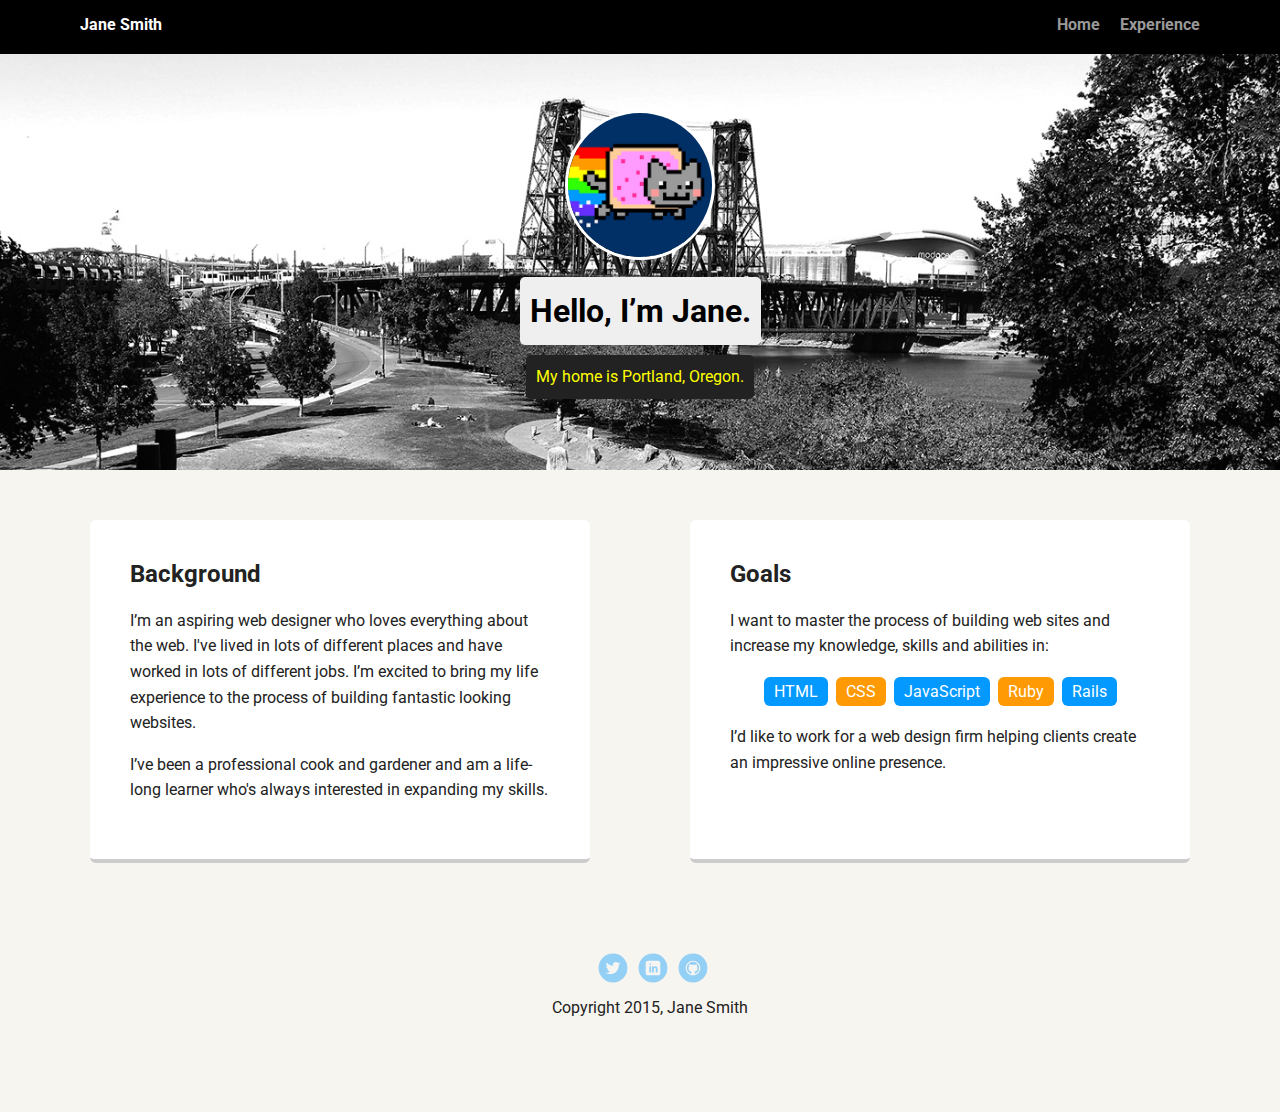
==== index.html @ 562516af "added project starter files" ====
<!doctype html>
<html lang="en">
<head>
  <meta charset="utf-8">
  <title>Jane Smith's Profile</title>
  <meta name="viewport" content="width=device-width, initial-scale=1.0">
  <link rel="stylesheet" href="styles.css">
  <link href="https://fonts.googleapis.com/css?family=Muli%7CRoboto:400,300,500,700,900" rel="stylesheet"></head>
  <body>

    <div class="main-nav">
        <ul class="nav">
          <li class="name">Jane Smith</li>
          <li><a href="#">Home</a></li>
          <li><a href="#">Experience</a></li>
        </ul>
    </div>

    <header>
      <img src="images/me.png" alt="Drawing of Jane Smith" class="profile-image">
      <h1 class="tag name">Hello, I’m Jane.</h1>
      <p class="tag location">My home is Portland, Oregon.</p>
    </header>

    <main class="flex">
      <div class="card">
        <h2>Background</h2>
        <p>I’m an aspiring web designer who loves everything about the web. I've lived in lots of different places and have worked in lots of different jobs. I’m excited to bring my life experience to the process of building fantastic looking websites.</p>
        <p>I’ve been a professional cook and gardener and am a life-long learner who's always interested in expanding my skills.</p>
      </div> 

      <div class="card">
        <h2>Goals</h2>
        <p>I want to master the process of building web sites and increase my knowledge, skills and abilities in:</p>
        <ul class="skills">
          <li>HTML</li>
          <li>CSS</li>
          <li>JavaScript</li>
          <li>Ruby</li>
          <li>Rails</li>
        </ul>
        <p>I’d like to work for a web design firm helping clients create an impressive online presence.</p>
      </div> 

    </main>
    <footer>
      <ul>
        <li><a href="#" class="social twitter">Twitter</a></li>
        <li><a href="#" class="social linkedin">LinkedIn</a></li>
        <li><a href="#" class="social github">Github</a></li>
      </ul>
      <p class="copyright">Copyright 2015, Jane Smith</p>
    </footer>
  </body>
  </html>
---- styles.css ----
/* Global Layout Set-up */
* { 
  box-sizing: border-box;
}
  
body {
  margin: 0;
  padding: 0;
  text-align: center;
  font-family: 'Roboto', sans-serif;
  color: #222;
  background: #f7f5f0;
}
/* Link Styles */

a {
  text-decoration: none;
  color: #999;
}
a:hover {
  color: #6633ff;
}

/* Section Styles */

.main-nav {
  width: 100%;
  background: black;
  min-height: 30px;
  padding: 10px;
  position: fixed;
  text-align: center;
}
.nav {
  display: flex;
  justify-content: space-around;
  font-weight: 700;
  list-style-type: none;
  margin: 0 auto;
  padding: 0;
}

.nav .name {
    display: block;
    margin-right: auto;
    color: white;
}
.nav li {
  padding: 5px 10px 10px 10px;
}
.nav a {
  transition: all .5s;
}
.nav a:hover {
  color: white
}

header {
  text-align: center;
  background: url('images/portland.jpg') no-repeat top center ;
  background-size: cover;
  overflow: hidden;
  padding-top: 60px;
}
header {
  line-height: 1.5;
}
header .profile-image {
  margin-top: 50px;
  width: 150px;
  height: 150px;
  border-radius: 50%;
  border: 3px solid white;
  transition: all .5s;
}
header .profile-image:hover {
  transform: scale(1.2) rotate(5deg);
}
.tag {
  background-color: #efefef;
  color: black;
  padding: 10px;
  border-radius: 5px;
  display: table;
  margin: 10px auto;
} 
.location {
  background-color: #222;
  color: yellow;
}
.card {
  margin: 30px;
  padding: 20px 40px 40px;
  max-width: 500px;
  text-align: left;
  background: #fff;
  border-bottom: 4px solid #ccc;
  border-radius: 6px;
  transition: all .5s;
}
.card:hover {
  border-color: #ff99ff;
}

ul.skills {
  padding: 0;
  text-align: center;
}

.skills li {
  border-radius: 6px;
  display: inline-block;
  background: #ff9904;
  color: white;
  padding: 5px 10px;
  margin: 2px;
}

.skills li:nth-child(odd) {
  background: #0399ff;
}

footer {
  width: 100%;
  min-height: 30px;
  padding: 20px 0 40px 20px;
}

footer .copyright {
  top: -8px;
  font-size: .75em;
}

footer ul {
  list-style-type: none;
  margin: 0;
  padding: 0;
}

footer ul li {
  display: inline-block;
}

a.social {
  display: inline-block;
  text-indent: -9999px;
  margin-left: 5px;
  width: 30px;
  height: 30px;
  background-size: 30px 30px;
  opacity: .4;
  transition: all .5s;
}
a.twitter {
  background-image: url(images/twitter.svg);
}
a.linkedin {
  background-image: url(images/linkedin.svg);
}
a.github {
  background-image: url(images/github.svg);
}
a.social:hover {
  opacity: 1;
}
.clearfix {
  clear: both;
}

/* Styles for larger screens */
@media screen and (min-width: 720px) {
  
  .flex {
      display: -ms-flexbox;      /* TWEENER - IE 10 */
      display: flex; 
      max-width: 1200px;
      -ms-flex-pack: distribute;
      justify-content: space-around;
      margin: 0 auto;
  }

  header {
    min-height: 470px;
  }

  .nav {
    max-width: 1200px;
    padding: 0 30px;
  }


  main {
    padding-top: 20px;
  }

  main p {
    line-height: 1.6em;
  }

  footer {
    font-size: 1.3em;
    max-width: 1200px;
    margin: 40px auto;
  }

}
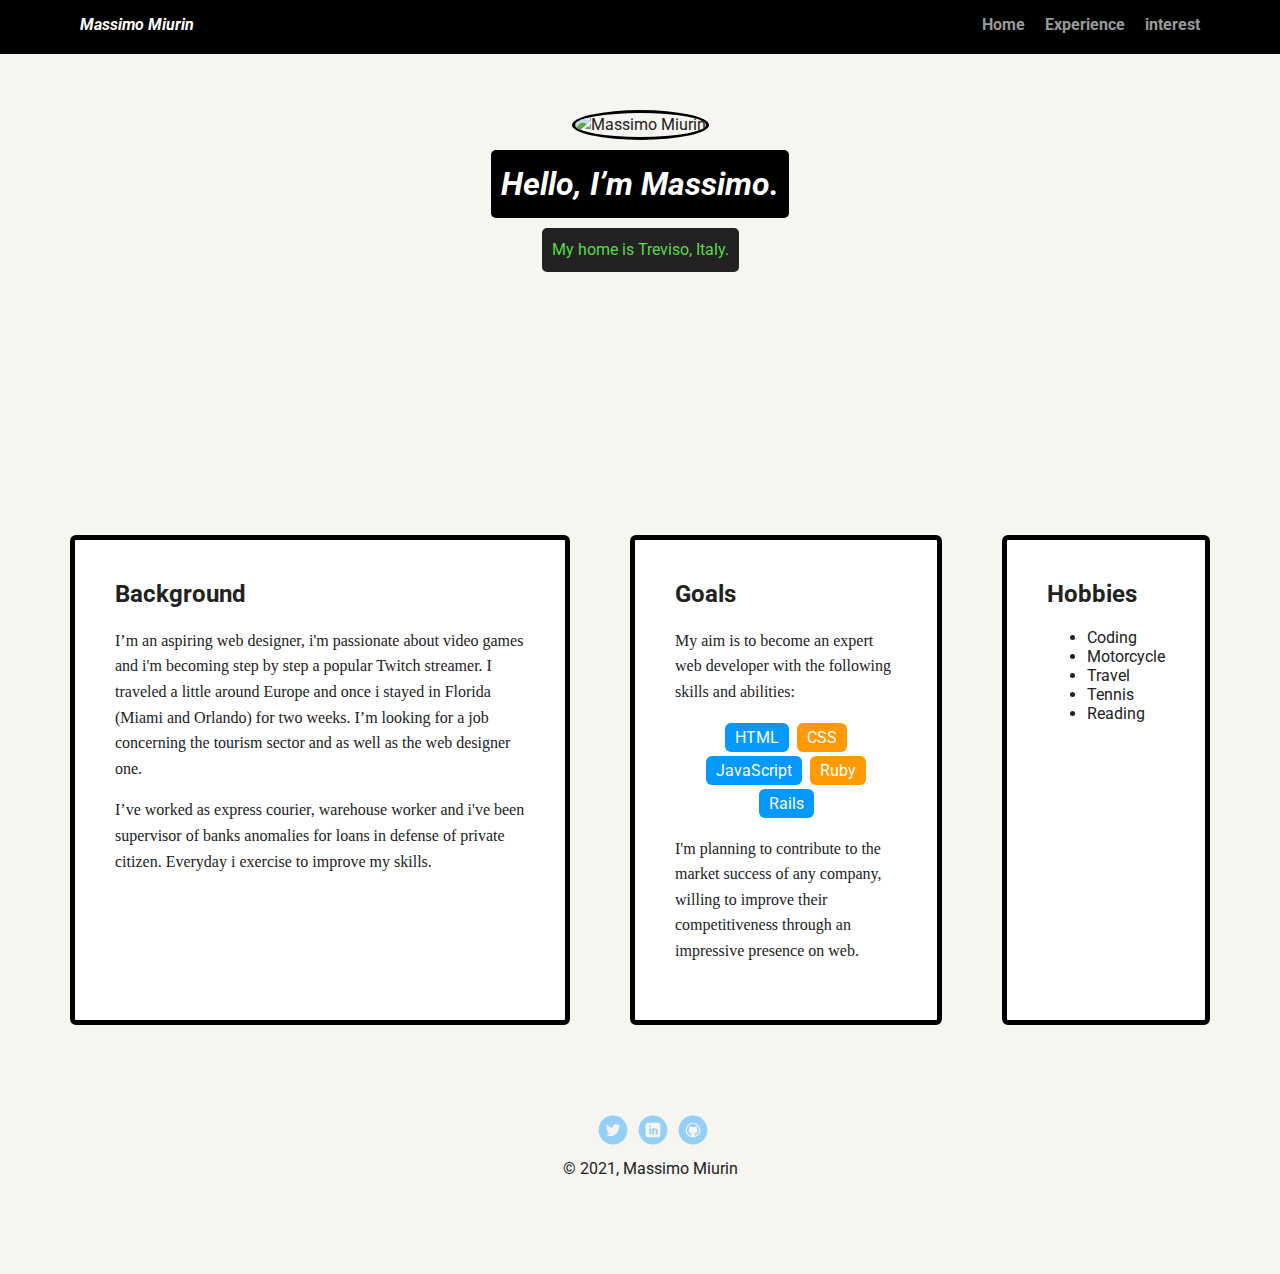
==== commit 1c22e612: "updated files" ====
--- a/index.html
+++ b/index.html
@@ -2,36 +2,36 @@
 <html lang="en">
 <head>
   <meta charset="utf-8">
-  <title>Jane Smith's Profile</title>
+  <title>Massimo Miurin's Profile</title>
   <meta name="viewport" content="width=device-width, initial-scale=1.0">
   <link rel="stylesheet" href="styles.css">
   <link href="https://fonts.googleapis.com/css?family=Muli%7CRoboto:400,300,500,700,900" rel="stylesheet"></head>
   <body>
 
-    <div class="main-nav">
+    <nav class="main-nav">
         <ul class="nav">
-          <li class="name">Jane Smith</li>
-          <li><a href="#">Home</a></li>
-          <li><a href="#">Experience</a></li>
+          <li class="name">Massimo Miurin</li>
+          <li><a href="index.html">Home</a></li>
+          <li><a href="experience.html">Experience</a></li>
+          <li><a href="interest.html">interest</a></li>
         </ul>
-    </div>
+      </nav>
+    <header>
+      <img src="images/kawasaki-h2r.jpeg" alt="Massimo Miurin" class="profile-image">
+      <h1 class="tag name">Hello, I’m Massimo.</h1>
+      <p class="tag location">My home is Treviso, Italy.</p>
+    </header>
+    <article id="Scroll"></article>
+    <main class="flex">
+      <article class="card">
+        <h2>Background</h2>
+        <p class="paragraph">I’m an aspiring web designer, i'm passionate about video games and i'm becoming step by step a popular Twitch streamer. I traveled a little around Europe and once i stayed in Florida (Miami and Orlando) for two weeks. I’m looking for a job concerning the tourism sector and as well as the web designer one.</p>
+        <p class="paragraph">I’ve worked as express courier, warehouse worker and i've been supervisor of banks anomalies for loans in defense of private citizen. Everyday i exercise to improve my skills.</p>
+      </article> 
 
-    <header>
-      <img src="images/me.png" alt="Drawing of Jane Smith" class="profile-image">
-      <h1 class="tag name">Hello, I’m Jane.</h1>
-      <p class="tag location">My home is Portland, Oregon.</p>
-    </header>
-
-    <main class="flex">
-      <div class="card">
-        <h2>Background</h2>
-        <p>I’m an aspiring web designer who loves everything about the web. I've lived in lots of different places and have worked in lots of different jobs. I’m excited to bring my life experience to the process of building fantastic looking websites.</p>
-        <p>I’ve been a professional cook and gardener and am a life-long learner who's always interested in expanding my skills.</p>
-      </div> 
-
-      <div class="card">
+      <article class="card">
         <h2>Goals</h2>
-        <p>I want to master the process of building web sites and increase my knowledge, skills and abilities in:</p>
+        <p class="paragraph">My aim is to become an expert web developer with the following skills and abilities:</p>
         <ul class="skills">
           <li>HTML</li>
           <li>CSS</li>
@@ -39,17 +39,26 @@
           <li>Ruby</li>
           <li>Rails</li>
         </ul>
-        <p>I’d like to work for a web design firm helping clients create an impressive online presence.</p>
-      </div> 
-
+        <p class="paragraph">I'm planning to contribute to the market success of any company, willing to improve their competitiveness through an impressive presence on web.</p>
+      </article> 
+      <article class="card">
+        <h2 class='card_title'>Hobbies</h2>
+        <ul class='hobbies'>
+          <li>Coding</li>
+          <li>Motorcycle</li>
+          <li>Travel</li>
+          <li>Tennis</li>
+          <li>Reading</li>
+        </ul>
+      </article>
     </main>
-    <footer>
+    <footer id="links">
       <ul>
-        <li><a href="#" class="social twitter">Twitter</a></li>
-        <li><a href="#" class="social linkedin">LinkedIn</a></li>
-        <li><a href="#" class="social github">Github</a></li>
+        <li><a href="https://twitter.com/Max9087171038" class="social twitter">Twitter</a></li>
+        <li><a href="https://www.linkedin.com/in/massimo-miurin-1a1b2a1a0/" class="social linkedin">LinkedIn</a></li>
+        <li><a href="https://github.com/max90-rgb" class="social github">Github</a></li>
       </ul>
-      <p class="copyright">Copyright 2015, Jane Smith</p>
+      <p class="copyright">&copy; 2021, Massimo Miurin</p>
     </footer>
   </body>
   </html>
--- a/styles.css
+++ b/styles.css
@@ -52,12 +52,12 @@
   transition: all .5s;
 }
 .nav a:hover {
-  color: white
+  color: rgb(40, 73, 133)
 }
 
 header {
   text-align: center;
-  background: url('images/portland.jpg') no-repeat top center ;
+  background: url('images/treviso.jpg') no-repeat top center ;
   background-size: cover;
   overflow: hidden;
   padding-top: 60px;
@@ -69,16 +69,16 @@
   margin-top: 50px;
   width: 150px;
   height: 150px;
-  border-radius: 50%;
-  border: 3px solid white;
+  border-radius: 60%;
+  border: 3px solid rgb(0, 0, 0);
   transition: all .5s;
 }
 header .profile-image:hover {
-  transform: scale(1.2) rotate(5deg);
+  transform: scale(1.2) rotate(25deg);
 }
 .tag {
-  background-color: #efefef;
-  color: black;
+  background-color: #000000;
+  color: rgb(255, 255, 255);
   padding: 10px;
   border-radius: 5px;
   display: table;
@@ -86,7 +86,21 @@
 } 
 .location {
   background-color: #222;
-  color: yellow;
+  color: rgb(86, 218, 68);
+}
+.name {
+  font-style: oblique;
+}
+.name:hover {
+  color: rgb(40, 73, 133);
+}
+
+html {
+  scroll-behavior: smooth;
+}
+#Scroll{
+  background-color: #f7f5f0;
+  height: 15px;
 }
 .card {
   margin: 30px;
@@ -97,9 +111,10 @@
   border-bottom: 4px solid #ccc;
   border-radius: 6px;
   transition: all .5s;
+  border: solid black 5px;
 }
 .card:hover {
-  border-color: #ff99ff;
+  border-color: #360da7;
 }
 
 ul.skills {
@@ -118,6 +133,9 @@
 
 .skills li:nth-child(odd) {
   background: #0399ff;
+}
+.paragraph{
+  font-family: 'Gothic Medium' ;
 }
 
 footer {
